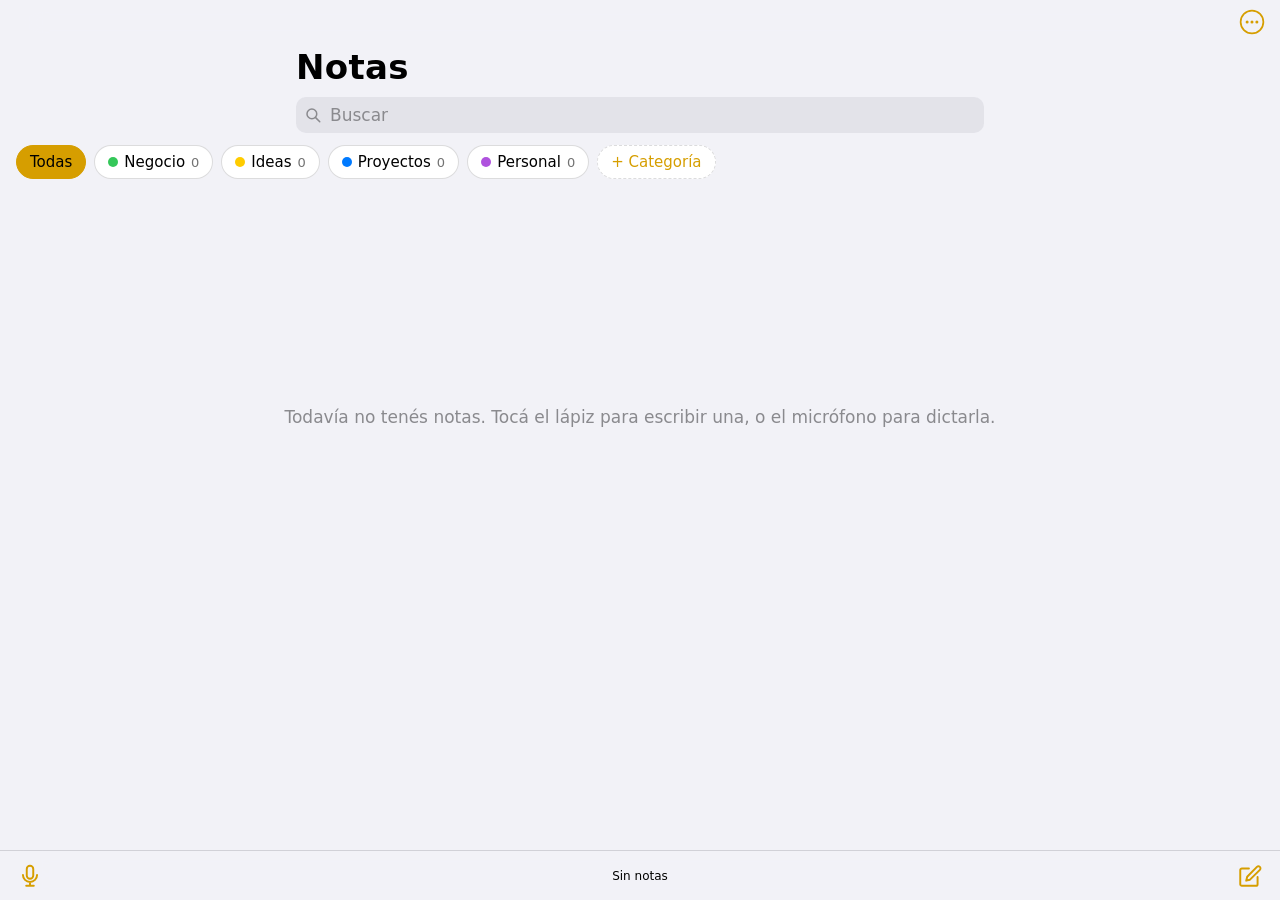
==== index.html @ c5d01ce4 "Etapa 4: el ✓ del teclado guarda y sale; ajustes de letra (Aa) - El ✓ de la barra del teclado del iP" ====
<!DOCTYPE html>
<html lang="es">
<head>
  <meta charset="utf-8">
  <meta name="viewport" content="width=device-width, initial-scale=1, viewport-fit=cover">
  <meta name="apple-mobile-web-app-capable" content="yes">
  <meta name="mobile-web-app-capable" content="yes">
  <meta name="apple-mobile-web-app-status-bar-style" content="black-translucent">
  <meta name="apple-mobile-web-app-title" content="Notas">
  <meta name="theme-color" content="#f2f2f7" media="(prefers-color-scheme: light)">
  <meta name="theme-color" content="#000000" media="(prefers-color-scheme: dark)">
  <meta name="format-detection" content="telephone=no">
  <link rel="manifest" href="manifest.webmanifest">
  <link rel="apple-touch-icon" href="icons/apple-touch-icon.png">
  <link rel="icon" type="image/png" href="icons/icon-192.png">
  <link rel="stylesheet" href="styles.css">
  <title>Notas</title>
</head>
<body>
  <!-- ============ LISTA ============ -->
  <section id="list-view" class="view">
    <header class="topbar">
      <span class="topbar-title" id="list-mini-title">Notas</span>
      <button class="icon-btn accent" id="menu-btn" aria-label="Más opciones">
        <svg viewBox="0 0 24 24" aria-hidden="true"><circle cx="12" cy="12" r="10.5" fill="none" stroke="currentColor" stroke-width="1.6"/><circle cx="7.5" cy="12" r="1.4" fill="currentColor"/><circle cx="12" cy="12" r="1.4" fill="currentColor"/><circle cx="16.5" cy="12" r="1.4" fill="currentColor"/></svg>
      </button>
    </header>

    <div class="list-head">
      <h1>Notas</h1>
      <label class="search">
        <svg viewBox="0 0 24 24" aria-hidden="true"><circle cx="10.5" cy="10.5" r="6.5" fill="none" stroke="currentColor" stroke-width="2"/><path d="M15.5 15.5 21 21" stroke="currentColor" stroke-width="2" stroke-linecap="round"/></svg>
        <input type="search" id="search" placeholder="Buscar" autocomplete="off" autocorrect="off" enterkeyhint="search">
      </label>
    </div>

    <nav id="chips" class="chips" aria-label="Categorías"></nav>

    <div id="install-hint" class="install-hint" hidden>
      <p>Para instalarla, tocá <strong>Compartir</strong>
        <svg viewBox="0 0 24 24" aria-hidden="true"><path d="M12 3v12M7.5 7.5 12 3l4.5 4.5" fill="none" stroke="currentColor" stroke-width="1.8" stroke-linecap="round" stroke-linejoin="round"/><path d="M8 11H6v10h12V11h-2" fill="none" stroke="currentColor" stroke-width="1.8" stroke-linejoin="round"/></svg>
        y después <strong>Agregar a pantalla de inicio</strong>.</p>
      <button class="text-btn" id="install-hint-close">Entendido</button>
    </div>

    <main id="notes-list" aria-live="polite"></main>
    <p id="empty" class="empty" hidden></p>

    <footer class="bottombar">
      <button class="icon-btn accent" id="voice-btn" aria-label="Nota rápida por voz">
        <svg viewBox="0 0 24 24" aria-hidden="true"><rect x="9" y="2.5" width="6" height="12" rx="3" fill="none" stroke="currentColor" stroke-width="1.8"/><path d="M5.5 11a6.5 6.5 0 0 0 13 0M12 17.5V21M8.5 21h7" fill="none" stroke="currentColor" stroke-width="1.8" stroke-linecap="round"/></svg>
      </button>
      <span id="count" class="count"></span>
      <button class="icon-btn accent" id="new-btn" aria-label="Nueva nota">
        <svg viewBox="0 0 24 24" aria-hidden="true"><path d="M19 13v6.5A1.5 1.5 0 0 1 17.5 21h-13A1.5 1.5 0 0 1 3 19.5v-13A1.5 1.5 0 0 1 4.5 5H11" fill="none" stroke="currentColor" stroke-width="1.8" stroke-linecap="round"/><path d="M18.4 3.6a1.9 1.9 0 0 1 2.7 2.7L12 15.4 8.5 16.3l.9-3.6z" fill="none" stroke="currentColor" stroke-width="1.8" stroke-linejoin="round"/></svg>
      </button>
    </footer>
  </section>

  <!-- ============ EDITOR ============ -->
  <section id="editor-view" class="view" hidden>
    <header class="topbar editor-bar">
      <button class="back-btn accent" id="back-btn">
        <svg viewBox="0 0 24 24" aria-hidden="true"><path d="M15 4 7 12l8 8" fill="none" stroke="currentColor" stroke-width="2.4" stroke-linecap="round" stroke-linejoin="round"/></svg>
        Notas
      </button>
      <div class="editor-actions">
        <button class="icon-btn accent aa-btn" id="format-btn" aria-label="Ajustes de letra" aria-expanded="false">Aa</button>
        <button class="icon-btn accent" id="pin-btn" aria-label="Fijar nota" aria-pressed="false">
          <svg viewBox="0 0 24 24" aria-hidden="true"><path class="pin-shape" d="M9 3h6l-1 6 4 4v2h-5v6l-1 1-1-1v-6H6v-2l4-4z" fill="none" stroke="currentColor" stroke-width="1.7" stroke-linejoin="round"/></svg>
        </button>
        <button class="icon-btn accent" id="share-btn" aria-label="Compartir nota">
          <svg viewBox="0 0 24 24" aria-hidden="true"><path d="M12 3v12M7.5 7.5 12 3l4.5 4.5" fill="none" stroke="currentColor" stroke-width="1.8" stroke-linecap="round" stroke-linejoin="round"/><path d="M8 10H6v11h12V10h-2" fill="none" stroke="currentColor" stroke-width="1.8" stroke-linejoin="round"/></svg>
        </button>
        <button class="icon-btn accent" id="delete-btn" aria-label="Eliminar nota">
          <svg viewBox="0 0 24 24" aria-hidden="true"><path d="M4 6h16M9 6V4h6v2M6 6l1 14a1 1 0 0 0 1 1h8a1 1 0 0 0 1-1l1-14M10 10v7M14 10v7" fill="none" stroke="currentColor" stroke-width="1.7" stroke-linecap="round" stroke-linejoin="round"/></svg>
        </button>
        <button class="text-btn accent strong" id="done-btn" hidden>OK</button>
      </div>
    </header>
    <div id="format-panel" class="format-panel" hidden>
      <div class="fmt-row">
        <span class="fmt-label">Tamaño</span>
        <div class="fmt-size">
          <button type="button" class="fmt-step" data-fmt="smaller" aria-label="Letra más chica"><span class="a-small">A</span></button>
          <span id="fmt-size-label" class="fmt-size-label">Normal</span>
          <button type="button" class="fmt-step" data-fmt="bigger" aria-label="Letra más grande"><span class="a-big">A</span></button>
        </div>
      </div>
      <div class="fmt-row">
        <span class="fmt-label">Letra</span>
        <div class="seg" data-group="font">
          <button type="button" data-value="system" class="f-system">Normal</button>
          <button type="button" data-value="serif" class="f-serif">Clásica</button>
          <button type="button" data-value="rounded" class="f-rounded">Redonda</button>
          <button type="button" data-value="mono" class="f-mono">Máquina</button>
        </div>
      </div>
      <div class="fmt-row">
        <span class="fmt-label">Grosor</span>
        <div class="seg" data-group="weight">
          <button type="button" data-value="light" style="font-weight:300">Fina</button>
          <button type="button" data-value="normal">Normal</button>
          <button type="button" data-value="bold" style="font-weight:700">Gruesa</button>
        </div>
      </div>
      <div class="fmt-row">
        <span class="fmt-label">Espacio</span>
        <div class="seg" data-group="spacing">
          <button type="button" data-value="tight">Junto</button>
          <button type="button" data-value="normal">Normal</button>
          <button type="button" data-value="wide">Amplio</button>
        </div>
      </div>
      <div class="fmt-foot">
        <span>Se aplica a todas tus notas.</span>
        <button type="button" class="text-btn accent" data-fmt="reset">Restablecer</button>
      </div>
    </div>
    <p id="editor-date" class="editor-date"></p>
    <div class="editor-cat-row">
      <button id="cat-btn" class="cat-chip" aria-label="Cambiar categoría"></button>
    </div>
    <textarea id="editor" placeholder="Escribí algo…" spellcheck="true" autocapitalize="sentences" aria-label="Texto de la nota"></textarea>
  </section>

  <!-- ============ MENÚ (hoja de acciones) ============ -->
  <div id="sheet" class="sheet" hidden>
    <div class="sheet-backdrop" data-close></div>
    <div class="sheet-panel" role="dialog" aria-modal="true" aria-label="Opciones">
      <div class="sheet-group">
        <p class="sheet-info" id="sheet-info"></p>
        <button id="manage-btn">Administrar categorías</button>
        <button id="export-btn">Exportar copia de seguridad</button>
        <button id="import-btn">Importar copia de seguridad</button>
      </div>
      <div class="sheet-group">
        <button class="strong" data-close>Cancelar</button>
      </div>
    </div>
  </div>
  <input type="file" id="import-file" accept="application/json,.json" hidden>

  <!-- ============ NOTA RÁPIDA (voz) ============ -->
  <div id="capture" class="capture" hidden>
    <header class="capture-bar">
      <button class="text-btn accent" id="capture-cancel">Cancelar</button>
      <span class="strong">Nota rápida</span>
      <button class="text-btn accent strong" id="capture-done">Listo</button>
    </header>
    <div id="mic-area" class="mic-area" hidden>
      <button id="mic-toggle" class="mic-btn" aria-label="Grabar">
        <svg viewBox="0 0 24 24" aria-hidden="true"><rect x="9" y="2.5" width="6" height="12" rx="3" fill="currentColor"/><path d="M5.5 11a6.5 6.5 0 0 0 13 0M12 17.5V21" fill="none" stroke="currentColor" stroke-width="2" stroke-linecap="round"/></svg>
      </button>
      <p id="mic-status" class="mic-status"></p>
    </div>
    <textarea id="capture-text" placeholder="Ej.: En el buffet tengo que comprar luces led" autocapitalize="sentences" aria-label="Texto de la nota rápida"></textarea>
    <div id="capture-hint" class="capture-hint">
      <p id="capture-hint-main">Tocá el <strong>micrófono 🎤 del teclado</strong> (abajo a la derecha) y decí tu nota.</p>
      <ul class="voice-tips">
        <li><strong>“En el buffet…”</strong> o <strong>“Categoría negocio: …”</strong> → va a esa categoría</li>
        <li><strong>“Importante: …”</strong> o <strong>“…, es urgente”</strong> → queda fijada arriba</li>
        <li><strong>“Otra nota: …”</strong> o cambiar de categoría → la separo en varias notas</li>
        <li>Si nombrás una categoría que no existe, te ofrezco crearla</li>
      </ul>
    </div>
  </div>

  <!-- ============ REVISAR LO DICTADO ============ -->
  <div id="review" class="review" hidden>
    <header class="capture-bar">
      <button class="text-btn accent" id="review-back">‹ Dictar</button>
      <span class="strong" id="review-title">Revisar</span>
      <button class="text-btn accent strong" id="review-save-top">Guardar</button>
    </header>
    <div class="review-scroll" id="review-scroll">
      <div id="review-list"></div>
      <div class="review-footer">
        <button id="review-save" class="primary-btn"></button>
        <button id="review-merge" class="text-btn accent" hidden>Unir todo en una sola nota</button>
      </div>
    </div>
  </div>

  <!-- ============ ELEGIR CATEGORÍA (desde el editor) ============ -->
  <div id="picker" class="sheet" hidden>
    <div class="sheet-backdrop" data-close></div>
    <div class="sheet-panel" role="dialog" aria-modal="true" aria-label="Elegir categoría">
      <div class="sheet-group">
        <p class="sheet-info">Mover la nota a…</p>
        <div id="picker-list" class="row-list"></div>
      </div>
      <div class="sheet-group">
        <button class="strong" data-close>Cancelar</button>
      </div>
    </div>
  </div>

  <!-- ============ ADMINISTRAR CATEGORÍAS ============ -->
  <div id="manage" class="sheet" hidden>
    <div class="sheet-backdrop" data-close></div>
    <div class="sheet-panel tall" role="dialog" aria-modal="true" aria-label="Categorías">
      <div class="sheet-group">
        <p class="sheet-info">Tocá una categoría para cambiarle el nombre, el color o las palabras clave que uso para reconocerla cuando dictás.</p>
        <div id="manage-list" class="row-list"></div>
      </div>
      <div class="sheet-group">
        <button class="strong" data-close>Listo</button>
      </div>
    </div>
  </div>

  <!-- ============ CREAR / EDITAR CATEGORÍA ============ -->
  <div id="cat-edit" class="modal" hidden>
    <div class="sheet-backdrop"></div>
    <form id="cat-form" class="modal-card" role="dialog" aria-modal="true" aria-labelledby="cat-edit-title" novalidate>
      <h3 id="cat-edit-title">Nueva categoría</h3>
      <label class="field">
        <span>Nombre</span>
        <input id="cat-name" maxlength="30" autocomplete="off" placeholder="Ej.: Buffet" required>
      </label>
      <div class="field">
        <span>Color</span>
        <div id="cat-colors" class="colors"></div>
      </div>
      <label class="field">
        <span>Palabras clave <small>(opcional, separadas por comas)</small></span>
        <textarea id="cat-keywords" rows="2" placeholder="Ej.: kiosco, cantina, proveedor de bebidas"></textarea>
      </label>
      <p class="field-hint">Si decís el nombre o alguna de estas palabras en una nota rápida, te sugiero esta categoría.</p>
      <p id="cat-error" class="field-error" hidden></p>
      <div class="modal-actions">
        <button type="button" class="text-btn danger" id="cat-delete" hidden>Eliminar</button>
        <span></span>
        <button type="button" class="text-btn accent" id="cat-cancel">Cancelar</button>
        <button type="submit" class="text-btn accent strong">Guardar</button>
      </div>
    </form>
  </div>

  <div id="toast" class="toast" role="status" hidden>
    <span id="toast-text"></span>
    <button id="toast-action" class="text-btn accent strong" hidden></button>
  </div>

  <script src="interprete.js"></script>
  <script src="app.js"></script>
</body>
</html>
---- styles.css ----
/* ===================== Variables ===================== */
:root {
  color-scheme: light dark;
  --bg: #f2f2f7;
  --card: #ffffff;
  --text: #000000;
  --muted: #8a8a8e;
  --sep: rgba(60, 60, 67, 0.18);
  --accent: #d69e00;
  --danger: #ff3b30;
  --pin: #ff9500;
  --fill: rgba(118, 118, 128, 0.12);
  --bar: rgba(242, 242, 247, 0.82);
  --editor-bg: #ffffff;
  --safe-top: env(safe-area-inset-top, 0px);
  --safe-bottom: env(safe-area-inset-bottom, 0px);
  --safe-left: env(safe-area-inset-left, 0px);
  --safe-right: env(safe-area-inset-right, 0px);
  --pad: 16px;
}

@media (prefers-color-scheme: dark) {
  :root {
    --bg: #000000;
    --card: #1c1c1e;
    --text: #ffffff;
    --muted: #8d8d93;
    --sep: rgba(84, 84, 88, 0.6);
    --accent: #ffd60a;
    --fill: rgba(118, 118, 128, 0.24);
    --bar: rgba(18, 18, 18, 0.82);
    --editor-bg: #000000;
  }
}

/* ===================== Base ===================== */
* { box-sizing: border-box; -webkit-tap-highlight-color: transparent; }

html, body {
  margin: 0;
  background: var(--bg);
  color: var(--text);
  font-family: -apple-system, BlinkMacSystemFont, "SF Pro Text", "Helvetica Neue", system-ui, sans-serif;
  -webkit-text-size-adjust: 100%;
  font-size: 17px;
}

body { min-height: 100vh; min-height: 100dvh; }
body.editing { background: var(--editor-bg); }

[hidden] { display: none !important; }

button {
  font: inherit;
  color: inherit;
  background: none;
  border: 0;
  padding: 0;
  margin: 0;
  cursor: pointer;
  -webkit-user-select: none;
  user-select: none;
}

svg { width: 100%; height: 100%; display: block; }

.accent { color: var(--accent); }
.strong { font-weight: 600; }

.icon-btn {
  width: 44px;
  height: 44px;
  padding: 9px;
  display: inline-flex;
  align-items: center;
  justify-content: center;
  border-radius: 10px;
}
.icon-btn:active, .text-btn:active, .back-btn:active { opacity: 0.4; }

.text-btn { padding: 10px 8px; font-size: 17px; }

/* ===================== Barras ===================== */
.topbar {
  position: sticky;
  top: 0;
  z-index: 10;
  display: flex;
  align-items: center;
  justify-content: flex-end;
  min-height: calc(44px + var(--safe-top));
  padding: var(--safe-top) calc(6px + var(--safe-right)) 0 calc(6px + var(--safe-left));
  background: var(--bar);
  -webkit-backdrop-filter: saturate(180%) blur(20px);
  backdrop-filter: saturate(180%) blur(20px);
  border-bottom: 0.5px solid transparent;
  transition: border-color 0.2s;
}
.topbar.scrolled { border-bottom-color: var(--sep); }

.topbar-title {
  position: absolute;
  left: 50%;
  bottom: 12px;
  transform: translateX(-50%);
  font-weight: 600;
  opacity: 0;
  transition: opacity 0.2s;
  pointer-events: none;
}
.topbar.scrolled .topbar-title { opacity: 1; }

.bottombar {
  position: fixed;
  left: 0;
  right: 0;
  bottom: 0;
  z-index: 10;
  display: grid;
  grid-template-columns: 44px 1fr 44px;
  align-items: center;
  padding: 0 calc(8px + var(--safe-right)) var(--safe-bottom) calc(8px + var(--safe-left));
  min-height: calc(50px + var(--safe-bottom));
  background: var(--bar);
  -webkit-backdrop-filter: saturate(180%) blur(20px);
  backdrop-filter: saturate(180%) blur(20px);
  border-top: 0.5px solid var(--sep);
}
.count { text-align: center; font-size: 12px; color: var(--text); }

/* ===================== Lista ===================== */
#list-view {
  padding-bottom: calc(80px + var(--safe-bottom));
}

.list-head {
  padding: 0 calc(var(--pad) + var(--safe-right)) 8px calc(var(--pad) + var(--safe-left));
}

h1 {
  font-size: 34px;
  font-weight: 700;
  letter-spacing: 0.01em;
  margin: 2px 0 10px;
}

.search {
  display: flex;
  align-items: center;
  gap: 6px;
  height: 36px;
  padding: 0 8px;
  border-radius: 10px;
  background: var(--fill);
  color: var(--muted);
}
.search svg { width: 18px; height: 18px; flex: none; }
.search input {
  flex: 1;
  min-width: 0;
  height: 100%;
  border: 0;
  outline: 0;
  background: transparent;
  color: var(--text);
  font: inherit;
  font-size: 17px;
  -webkit-appearance: none;
  appearance: none;
}
.search input::placeholder { color: var(--muted); }

.group {
  padding: 0 calc(var(--pad) + var(--safe-right)) 0 calc(var(--pad) + var(--safe-left));
  margin-top: 18px;
}
.group h2 {
  font-size: 20px;
  font-weight: 700;
  margin: 0 0 8px;
}

.card {
  list-style: none;
  margin: 0;
  padding: 0;
  border-radius: 10px;
  overflow: hidden;
  background: var(--card);
}

.note {
  position: relative;
  overflow: hidden;
  background: var(--card);
}
.note + .note .note-btn::before {
  content: "";
  position: absolute;
  top: 0;
  left: var(--pad);
  right: 0;
  border-top: 0.5px solid var(--sep);
}

.note-btn {
  position: relative;
  z-index: 1;
  display: block;
  width: 100%;
  text-align: left;
  padding: 11px var(--pad);
  background: var(--card);
  transition: transform 0.25s ease;
  touch-action: pan-y;
}
.note-btn:active { background-image: linear-gradient(var(--fill), var(--fill)); }
.note.dragging .note-btn { transition: none; }

.note-title {
  display: block;
  font-weight: 600;
  white-space: nowrap;
  overflow: hidden;
  text-overflow: ellipsis;
}
.note-sub {
  display: block;
  margin-top: 2px;
  font-size: 15px;
  color: var(--muted);
  white-space: nowrap;
  overflow: hidden;
  text-overflow: ellipsis;
}
.note-date { color: var(--text); opacity: 0.9; margin-right: 6px; }

/* Acciones al deslizar */
.note-actions {
  position: absolute;
  top: 0;
  right: 0;
  bottom: 0;
  display: flex;
}
.note-actions button {
  width: 76px;
  color: #fff;
  font-size: 13px;
  font-weight: 600;
  display: flex;
  flex-direction: column;
  align-items: center;
  justify-content: center;
  gap: 4px;
}
.note-actions svg { width: 22px; height: 22px; }
.note-actions .act-pin { background: var(--pin); }
.note-actions .act-delete { background: var(--danger); }

mark {
  background: rgba(255, 214, 10, 0.45);
  color: inherit;
  border-radius: 3px;
}

.empty {
  text-align: center;
  color: var(--muted);
  margin: 25vh 32px 0;
  line-height: 1.4;
}

/* Aviso de instalación */
.install-hint {
  margin: 12px calc(var(--pad) + var(--safe-right)) 0 calc(var(--pad) + var(--safe-left));
  padding: 12px 14px 6px;
  border-radius: 12px;
  background: var(--card);
  font-size: 15px;
  line-height: 1.4;
}
.install-hint p { margin: 0; }
.install-hint svg {
  display: inline-block;
  width: 18px;
  height: 18px;
  vertical-align: -3px;
  color: var(--accent);
}
.install-hint .text-btn { color: var(--accent); font-weight: 600; padding-left: 0; }

/* ===================== Editor ===================== */
#editor-view .topbar {
  justify-content: space-between;
  background: var(--editor-bg);
  -webkit-backdrop-filter: none;
  backdrop-filter: none;
}

.back-btn {
  display: inline-flex;
  align-items: center;
  gap: 2px;
  height: 44px;
  padding: 0 8px 0 2px;
  font-size: 17px;
}
.back-btn svg { width: 22px; height: 22px; }

.editor-actions { display: flex; align-items: center; }

#pin-btn[aria-pressed="true"] .pin-shape { fill: currentColor; }

.editor-date {
  margin: 4px 0 0;
  text-align: center;
  font-size: 13px;
  color: var(--muted);
}

#editor {
  display: block;
  width: 100%;
  min-height: 60vh;
  margin: 0;
  padding: 10px calc(var(--pad) + 4px + var(--safe-right)) calc(40vh + var(--safe-bottom)) calc(var(--pad) + 4px + var(--safe-left));
  border: 0;
  outline: 0;
  resize: none;
  overflow: hidden;
  background: transparent;
  color: var(--text);
  font: inherit;
  caret-color: var(--accent);
}
#editor::placeholder { color: var(--muted); }

/* ===================== Hoja de acciones ===================== */
.sheet { position: fixed; inset: 0; z-index: 50; }
.sheet-backdrop {
  position: absolute;
  inset: 0;
  background: rgba(0, 0, 0, 0.35);
  animation: fade 0.2s ease;
}
.sheet-panel {
  position: absolute;
  left: 8px;
  right: 8px;
  bottom: calc(8px + var(--safe-bottom));
  max-width: 500px;
  margin: 0 auto;
  animation: slide-up 0.25s ease;
}
.sheet-group {
  background: var(--card);
  border-radius: 14px;
  overflow: hidden;
  margin-top: 8px;
}
.sheet-group > button {
  display: block;
  width: 100%;
  min-height: 56px;
  font-size: 19px;
  color: var(--accent);
  border-top: 0.5px solid var(--sep);
}
.sheet-group > button:first-child { border-top: 0; }
.sheet-group > button:active { background: var(--fill); }
.sheet-info {
  margin: 0;
  padding: 14px 16px;
  text-align: center;
  font-size: 13px;
  color: var(--muted);
  line-height: 1.4;
}

/* ===================== Toast ===================== */
.toast {
  position: fixed;
  left: 50%;
  bottom: calc(66px + var(--safe-bottom));
  transform: translateX(-50%);
  z-index: 60;
  display: flex;
  align-items: center;
  gap: 10px;
  max-width: calc(100% - 32px);
  padding: 6px 8px 6px 16px;
  min-height: 44px;
  border-radius: 14px;
  background: rgba(40, 40, 42, 0.95);
  color: #fff;
  font-size: 15px;
  box-shadow: 0 6px 24px rgba(0, 0, 0, 0.25);
  animation: pop 0.2s ease;
}
.toast .text-btn { color: #ffd60a; }
body.editing .toast { bottom: calc(24px + var(--safe-bottom)); }

/* ===================== Animaciones ===================== */
.view-enter { animation: view-in 0.22s ease; }

@keyframes view-in { from { opacity: 0; transform: translateX(24px); } to { opacity: 1; transform: none; } }
@keyframes fade { from { opacity: 0; } }
@keyframes slide-up { from { transform: translateY(100%); } }
@keyframes pop { from { opacity: 0; transform: translate(-50%, 10px); } }

@media (prefers-reduced-motion: reduce) {
  * { animation: none !important; transition: none !important; }
}

/* Pantallas grandes (iPad / computadora) */
@media (min-width: 700px) {
  .list-head, .group, .install-hint, #editor-view > * {
    max-width: 720px;
    margin-left: auto;
    margin-right: auto;
  }
  #editor-view > .topbar { max-width: none; }
}

/* ===================== Categorías: chips ===================== */
.chips {
  display: flex;
  gap: 8px;
  overflow-x: auto;
  padding: 4px calc(var(--pad) + var(--safe-right)) 2px calc(var(--pad) + var(--safe-left));
  scrollbar-width: none;
  -webkit-overflow-scrolling: touch;
}
.chips::-webkit-scrollbar { display: none; }
.chips.wrap { flex-wrap: wrap; overflow: visible; padding: 0; }

.chip {
  flex: none;
  display: inline-flex;
  align-items: center;
  gap: 6px;
  height: 34px;
  padding: 0 13px;
  border-radius: 17px;
  background: var(--card);
  color: var(--text);
  font-size: 15px;
  font-weight: 500;
  white-space: nowrap;
  border: 1px solid var(--sep);
}
.chip:active { opacity: 0.6; }
.chip.active {
  background: var(--accent);
  border-color: var(--accent);
  color: #000;
}
.chip.add { color: var(--accent); border-style: dashed; }
.chip-count { opacity: 0.55; font-size: 13px; }

.dot {
  display: inline-block;
  flex: none;
  width: 10px;
  height: 10px;
  border-radius: 50%;
  background: var(--muted);
}
.chip.active .dot { box-shadow: 0 0 0 1.5px rgba(255, 255, 255, 0.9); }

.note-cat {
  display: flex;
  align-items: center;
  gap: 5px;
  margin-top: 3px;
  font-size: 13px;
  color: var(--muted);
}
.note-cat .dot { width: 8px; height: 8px; }

/* Editor: categoría de la nota */
.editor-cat-row { display: flex; justify-content: center; margin-top: 8px; }
.cat-chip {
  display: inline-flex;
  align-items: center;
  gap: 6px;
  height: 30px;
  padding: 0 12px;
  border-radius: 15px;
  background: var(--fill);
  font-size: 14px;
  font-weight: 500;
}
.cat-chip .chev { opacity: 0.5; font-size: 11px; }
.cat-chip:active { opacity: 0.5; }

/* ===================== Nota rápida ===================== */
.capture {
  position: fixed;
  inset: 0;
  z-index: 40;
  display: flex;
  flex-direction: column;
  background: var(--editor-bg);
  padding: var(--safe-top) var(--safe-right) 0 var(--safe-left);
  animation: fade 0.15s ease;
}
.capture-bar {
  display: flex;
  align-items: center;
  justify-content: space-between;
  min-height: 48px;
  padding: 0 8px;
  border-bottom: 0.5px solid var(--sep);
}
#capture-text {
  display: block;
  width: 100%;
  min-height: 7em;
  height: 32vh;
  margin: 0;
  padding: 14px 20px;
  border: 0;
  outline: 0;
  resize: none;
  background: transparent;
  color: var(--text);
  font: inherit;
  caret-color: var(--accent);
}
#capture-text::placeholder { color: var(--muted); }
.capture-hint {
  margin: 0 20px;
  padding: 12px 14px;
  border-radius: 12px;
  background: var(--fill);
  color: var(--muted);
  font-size: 14px;
  line-height: 1.45;
}
.capture-hint strong { color: var(--text); }

.mic-area {
  display: flex;
  flex-direction: column;
  align-items: center;
  padding: 18px 0 4px;
}
.mic-btn {
  width: 76px;
  height: 76px;
  padding: 20px;
  border-radius: 50%;
  background: var(--accent);
  color: #000;
}
.mic-btn.listening {
  background: var(--danger);
  color: #fff;
  animation: pulse 1.3s ease-in-out infinite;
}
.mic-status { margin: 10px 0 0; font-size: 14px; color: var(--muted); }

@keyframes pulse {
  0%, 100% { box-shadow: 0 0 0 0 rgba(255, 59, 48, 0.45); }
  50% { box-shadow: 0 0 0 14px rgba(255, 59, 48, 0); }
}

/* ===================== Revisar lo dictado ===================== */
.review {
  position: fixed;
  inset: 0;
  z-index: 45;
  display: flex;
  flex-direction: column;
  background: var(--bg);
  padding: var(--safe-top) var(--safe-right) 0 var(--safe-left);
  animation: fade 0.15s ease;
}
.review .capture-bar { background: var(--bar); }
.review-scroll {
  flex: 1;
  overflow-y: auto;
  -webkit-overflow-scrolling: touch;
  padding: 12px 12px calc(28px + var(--safe-bottom));
}

.rv-card {
  background: var(--card);
  border-radius: 14px;
  padding: 14px 14px 6px;
  margin-bottom: 12px;
}
.rv-head {
  display: flex;
  align-items: center;
  justify-content: space-between;
  min-height: 24px;
  margin-bottom: 2px;
}
.rv-num { font-size: 13px; font-weight: 600; color: var(--muted); text-transform: uppercase; letter-spacing: 0.03em; }
.rv-head .text-btn { padding: 2px 4px; font-size: 15px; }
.rv-q { margin: 2px 0 10px; font-size: 19px; line-height: 1.3; }

.rv-text {
  display: block;
  width: 100%;
  min-height: 2.6em;
  margin: 0 0 12px;
  padding: 10px 12px;
  border: 0;
  border-left: 3px solid var(--accent);
  border-radius: 8px;
  outline: 0;
  resize: none;
  overflow: hidden;
  background: var(--fill);
  color: var(--text);
  font: inherit;
}
.rv-label { margin: 0 0 6px; font-size: 13px; color: var(--muted); }
.rv-card .chips { margin-bottom: 8px; }
.rv-card .chip { background: transparent; }
.rv-card .chip.active { background: var(--accent); border-color: var(--accent); color: #000; }
.chip small { font-size: 12px; font-weight: 400; opacity: 0.7; }
.chip.new { border: 1px dashed var(--accent); color: var(--accent); }
.chip.new.active { color: #000; border-style: solid; }
.chip.more { color: var(--muted); }
.rv-why { margin: 2px 0 10px; font-size: 13px; line-height: 1.4; color: var(--muted); }
.rv-warn { margin: 0 0 10px; font-size: 14px; color: var(--danger); }

.rv-toggle {
  display: flex;
  align-items: center;
  justify-content: space-between;
  gap: 12px;
  min-height: 48px;
  border-top: 0.5px solid var(--sep);
  font-size: 16px;
}
.rv-toggle small { color: var(--muted); font-size: 13px; }

.switch {
  -webkit-appearance: none;
  appearance: none;
  flex: none;
  position: relative;
  width: 51px;
  height: 31px;
  margin: 0;
  border-radius: 16px;
  background: rgba(120, 120, 128, 0.32);
  cursor: pointer;
  transition: background 0.2s;
}
.switch::after {
  content: "";
  position: absolute;
  top: 2px;
  left: 2px;
  width: 27px;
  height: 27px;
  border-radius: 50%;
  background: #fff;
  box-shadow: 0 2px 4px rgba(0, 0, 0, 0.25);
  transition: transform 0.2s;
}
.switch:checked { background: #34c759; }
.switch:checked::after { transform: translateX(20px); }

.review-footer { display: flex; flex-direction: column; align-items: center; gap: 4px; padding-top: 4px; }
.primary-btn {
  width: 100%;
  min-height: 52px;
  padding: 0 16px;
  border-radius: 14px;
  background: var(--accent);
  color: #000;
  font-size: 17px;
  font-weight: 600;
}
.primary-btn:active { opacity: 0.7; }

/* Consejos de voz */
.capture-hint p { margin: 0; }
.voice-tips { margin: 8px 0 0; padding-left: 18px; }
.voice-tips li { margin-top: 4px; }
.capture { overflow-y: auto; }

/* ===================== Listas en hojas ===================== */
.sheet-panel.tall .row-list { max-height: 55vh; overflow-y: auto; }
.row-list button {
  display: flex;
  align-items: center;
  gap: 12px;
  width: 100%;
  min-height: 52px;
  padding: 8px 18px;
  text-align: left;
  font-size: 17px;
  color: var(--text);
  border-top: 0.5px solid var(--sep);
}
.row-list button:active { background: var(--fill); }
.row-list .dot { width: 12px; height: 12px; }
.row-main { flex: 1; min-width: 0; }
.row-main small {
  display: block;
  font-size: 13px;
  color: var(--muted);
  white-space: nowrap;
  overflow: hidden;
  text-overflow: ellipsis;
}
.row-side { color: var(--muted); font-size: 15px; }
.row-check { color: var(--accent); font-weight: 700; }
.row-list .row-add { color: var(--accent); }

/* ===================== Modal crear/editar categoría ===================== */
.modal { position: fixed; inset: 0; z-index: 55; }
.modal-card {
  position: absolute;
  left: 12px;
  right: 12px;
  top: calc(var(--safe-top) + 24px);
  max-width: 460px;
  margin: 0 auto;
  padding: 18px 16px 8px;
  border-radius: 16px;
  background: var(--card);
  box-shadow: 0 10px 40px rgba(0, 0, 0, 0.3);
  animation: pop-in 0.2s ease;
}
@keyframes pop-in { from { opacity: 0; transform: scale(0.96); } }
.modal-card h3 { margin: 0 0 12px; text-align: center; font-size: 18px; }

.field { display: block; margin-bottom: 12px; }
.field > span { display: block; margin-bottom: 6px; font-size: 13px; color: var(--muted); }
.field input, .field textarea {
  display: block;
  width: 100%;
  padding: 10px 12px;
  border: 0;
  border-radius: 10px;
  outline: 0;
  background: var(--fill);
  color: var(--text);
  font: inherit;
  font-size: 17px;
  resize: none;
}
.field-hint { margin: -4px 0 8px; font-size: 13px; color: var(--muted); line-height: 1.4; }
.field-error { margin: 0 0 8px; font-size: 14px; color: var(--danger); }

.colors { display: flex; flex-wrap: wrap; gap: 10px; }
.color-btn {
  width: 32px;
  height: 32px;
  border-radius: 50%;
  border: 3px solid transparent;
}
.color-btn.selected { border-color: var(--text); }

.modal-actions {
  display: grid;
  grid-template-columns: auto 1fr auto auto;
  align-items: center;
  border-top: 0.5px solid var(--sep);
  margin: 4px -8px 0;
}
.danger { color: var(--danger); }

/* ===================== Ajustes de letra ===================== */
:root {
  --note-size: 17px;
  --note-font: -apple-system, BlinkMacSystemFont, "SF Pro Text", "Helvetica Neue", system-ui, sans-serif;
  --note-weight: 400;
  --note-line: 1.45;
}
#editor, #capture-text, .rv-text {
  font-family: var(--note-font);
  font-size: var(--note-size);
  font-weight: var(--note-weight);
  line-height: var(--note-line);
}

.aa-btn { font-size: 19px; font-weight: 600; letter-spacing: -0.02em; padding: 0; }
.aa-btn[aria-expanded="true"] { background: var(--fill); }

.format-panel {
  position: sticky;
  top: calc(44px + var(--safe-top));
  z-index: 9;
  margin: 4px 10px 6px;
  padding: 6px 12px 2px;
  border-radius: 14px;
  background: var(--card);
  box-shadow: 0 8px 28px rgba(0, 0, 0, 0.18);
  border: 0.5px solid var(--sep);
  animation: fade 0.15s ease;
}
@media (prefers-color-scheme: dark) {
  .format-panel { background: #2c2c2e; }
}
.fmt-row {
  display: flex;
  align-items: center;
  justify-content: space-between;
  gap: 10px;
  min-height: 46px;
  border-bottom: 0.5px solid var(--sep);
}
.fmt-label { font-size: 15px; color: var(--muted); flex: none; }

.fmt-size { display: flex; align-items: center; gap: 6px; }
.fmt-step {
  width: 44px;
  height: 36px;
  border-radius: 9px;
  background: var(--fill);
  display: inline-flex;
  align-items: center;
  justify-content: center;
}
.fmt-step:active { opacity: 0.5; }
.fmt-step:disabled { opacity: 0.3; }
.a-small { font-size: 13px; font-weight: 600; }
.a-big { font-size: 22px; font-weight: 600; }
.fmt-size-label { min-width: 84px; text-align: center; font-size: 15px; font-weight: 500; }

.seg {
  display: flex;
  padding: 2px;
  border-radius: 9px;
  background: var(--fill);
  overflow-x: auto;
}
.seg button {
  padding: 6px 9px;
  border-radius: 7px;
  font-size: 14px;
  white-space: nowrap;
}
.seg button.active {
  background: var(--editor-bg);
  box-shadow: 0 1px 3px rgba(0, 0, 0, 0.15);
  font-weight: 600;
}
@media (prefers-color-scheme: dark) {
  .seg button.active { background: #636366; }
}
.f-system { font-family: -apple-system, system-ui, sans-serif; }
.f-serif { font-family: ui-serif, "New York", Georgia, "Times New Roman", serif; }
.f-rounded { font-family: ui-rounded, "SF Pro Rounded", -apple-system, system-ui, sans-serif; }
.f-mono { font-family: ui-monospace, "SF Mono", Menlo, monospace; }

.fmt-foot {
  display: flex;
  align-items: center;
  justify-content: space-between;
  font-size: 13px;
  color: var(--muted);
}
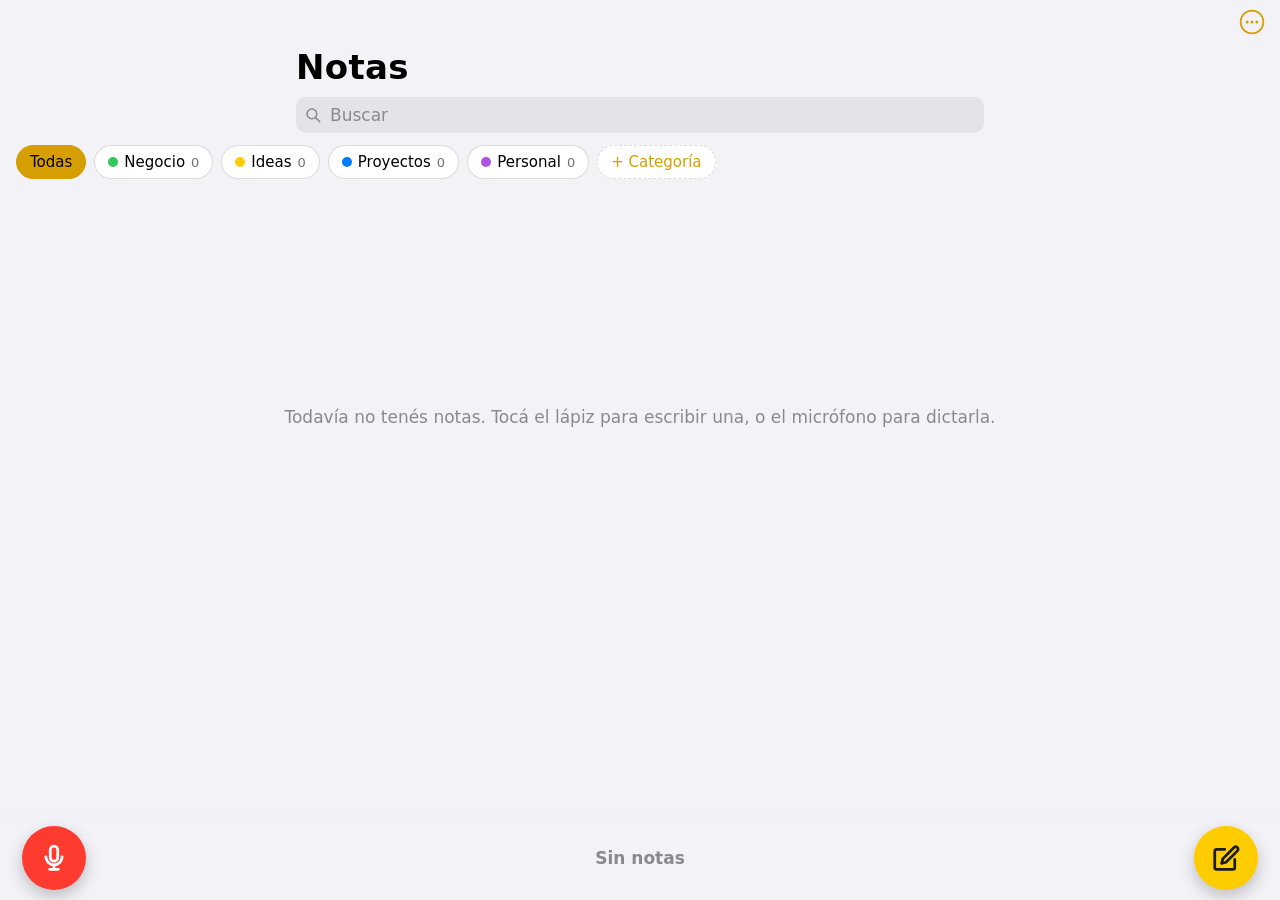
==== commit 101d664c: "Barra inferior nueva: botones grandes rojo (voz) y amarillo (nota), contador centrado Co-Authored-By" ====
--- a/index.html
+++ b/index.html
@@ -47,11 +47,11 @@
     <p id="empty" class="empty" hidden></p>
 
     <footer class="bottombar">
-      <button class="icon-btn accent" id="voice-btn" aria-label="Nota rápida por voz">
+      <button class="fab fab-mic" id="voice-btn" aria-label="Nota rápida por voz">
         <svg viewBox="0 0 24 24" aria-hidden="true"><rect x="9" y="2.5" width="6" height="12" rx="3" fill="none" stroke="currentColor" stroke-width="1.8"/><path d="M5.5 11a6.5 6.5 0 0 0 13 0M12 17.5V21M8.5 21h7" fill="none" stroke="currentColor" stroke-width="1.8" stroke-linecap="round"/></svg>
       </button>
       <span id="count" class="count"></span>
-      <button class="icon-btn accent" id="new-btn" aria-label="Nueva nota">
+      <button class="fab fab-new" id="new-btn" aria-label="Nueva nota">
         <svg viewBox="0 0 24 24" aria-hidden="true"><path d="M19 13v6.5A1.5 1.5 0 0 1 17.5 21h-13A1.5 1.5 0 0 1 3 19.5v-13A1.5 1.5 0 0 1 4.5 5H11" fill="none" stroke="currentColor" stroke-width="1.8" stroke-linecap="round"/><path d="M18.4 3.6a1.9 1.9 0 0 1 2.7 2.7L12 15.4 8.5 16.3l.9-3.6z" fill="none" stroke="currentColor" stroke-width="1.8" stroke-linejoin="round"/></svg>
       </button>
     </footer>
@@ -153,10 +153,12 @@
         <svg viewBox="0 0 24 24" aria-hidden="true"><rect x="9" y="2.5" width="6" height="12" rx="3" fill="currentColor"/><path d="M5.5 11a6.5 6.5 0 0 0 13 0M12 17.5V21" fill="none" stroke="currentColor" stroke-width="2" stroke-linecap="round"/></svg>
       </button>
       <p id="mic-status" class="mic-status"></p>
+      <button type="button" id="use-keyboard" class="text-btn accent mic-switch">⌨️ Prefiero usar el teclado</button>
     </div>
     <textarea id="capture-text" placeholder="Ej.: En el buffet tengo que comprar luces led" autocapitalize="sentences" aria-label="Texto de la nota rápida"></textarea>
     <div id="capture-hint" class="capture-hint">
       <p id="capture-hint-main">Tocá el <strong>micrófono 🎤 del teclado</strong> (abajo a la derecha) y decí tu nota.</p>
+      <button type="button" id="use-mic" class="text-btn accent mic-switch" hidden>🎙️ Usar el micrófono de la app</button>
       <ul class="voice-tips">
         <li><strong>“En el buffet…”</strong> o <strong>“Categoría negocio: …”</strong> → va a esa categoría</li>
         <li><strong>“Importante: …”</strong> o <strong>“…, es urgente”</strong> → queda fijada arriba</li>
--- a/styles.css
+++ b/styles.css
@@ -117,20 +117,42 @@
   bottom: 0;
   z-index: 10;
   display: grid;
-  grid-template-columns: 44px 1fr 44px;
-  align-items: center;
-  padding: 0 calc(8px + var(--safe-right)) var(--safe-bottom) calc(8px + var(--safe-left));
-  min-height: calc(50px + var(--safe-bottom));
-  background: var(--bar);
-  -webkit-backdrop-filter: saturate(180%) blur(20px);
-  backdrop-filter: saturate(180%) blur(20px);
-  border-top: 0.5px solid var(--sep);
-}
-.count { text-align: center; font-size: 12px; color: var(--text); }
+  grid-template-columns: auto 1fr auto;
+  align-items: center;
+  padding: 18px calc(22px + var(--safe-right)) calc(10px + var(--safe-bottom)) calc(22px + var(--safe-left));
+  /* Sin barra: los botones flotan y la lista se desvanece detrás */
+  background: linear-gradient(to bottom, transparent, var(--bg) 40%);
+  pointer-events: none;
+}
+.bottombar > * { pointer-events: auto; }
+
+.fab {
+  width: 64px;
+  height: 64px;
+  padding: 17px;
+  border-radius: 50%;
+  display: inline-flex;
+  align-items: center;
+  justify-content: center;
+  box-shadow: 0 6px 16px rgba(0, 0, 0, 0.22);
+  transition: transform 0.12s ease;
+}
+.fab:active { transform: scale(0.92); }
+.fab-mic { background: #ff3b30; color: #fff; }
+.fab-new { background: #ffcc00; color: #1c1c1e; }
+.fab svg * { stroke-width: 2.2; }
+
+.count {
+  text-align: center;
+  font-size: 17px;
+  font-weight: 600;
+  color: var(--muted);
+  pointer-events: none;
+}
 
 /* ===================== Lista ===================== */
 #list-view {
-  padding-bottom: calc(80px + var(--safe-bottom));
+  padding-bottom: calc(110px + var(--safe-bottom));
 }
 
 .list-head {
@@ -382,7 +404,7 @@
 .toast {
   position: fixed;
   left: 50%;
-  bottom: calc(66px + var(--safe-bottom));
+  bottom: calc(100px + var(--safe-bottom));
   transform: translateX(-50%);
   z-index: 60;
   display: flex;
@@ -862,3 +884,6 @@
   font-size: 13px;
   color: var(--muted);
 }
+
+.mic-switch { font-size: 15px; padding: 6px 4px; }
+.capture-hint .mic-switch { display: block; margin-top: 4px; padding-left: 0; }
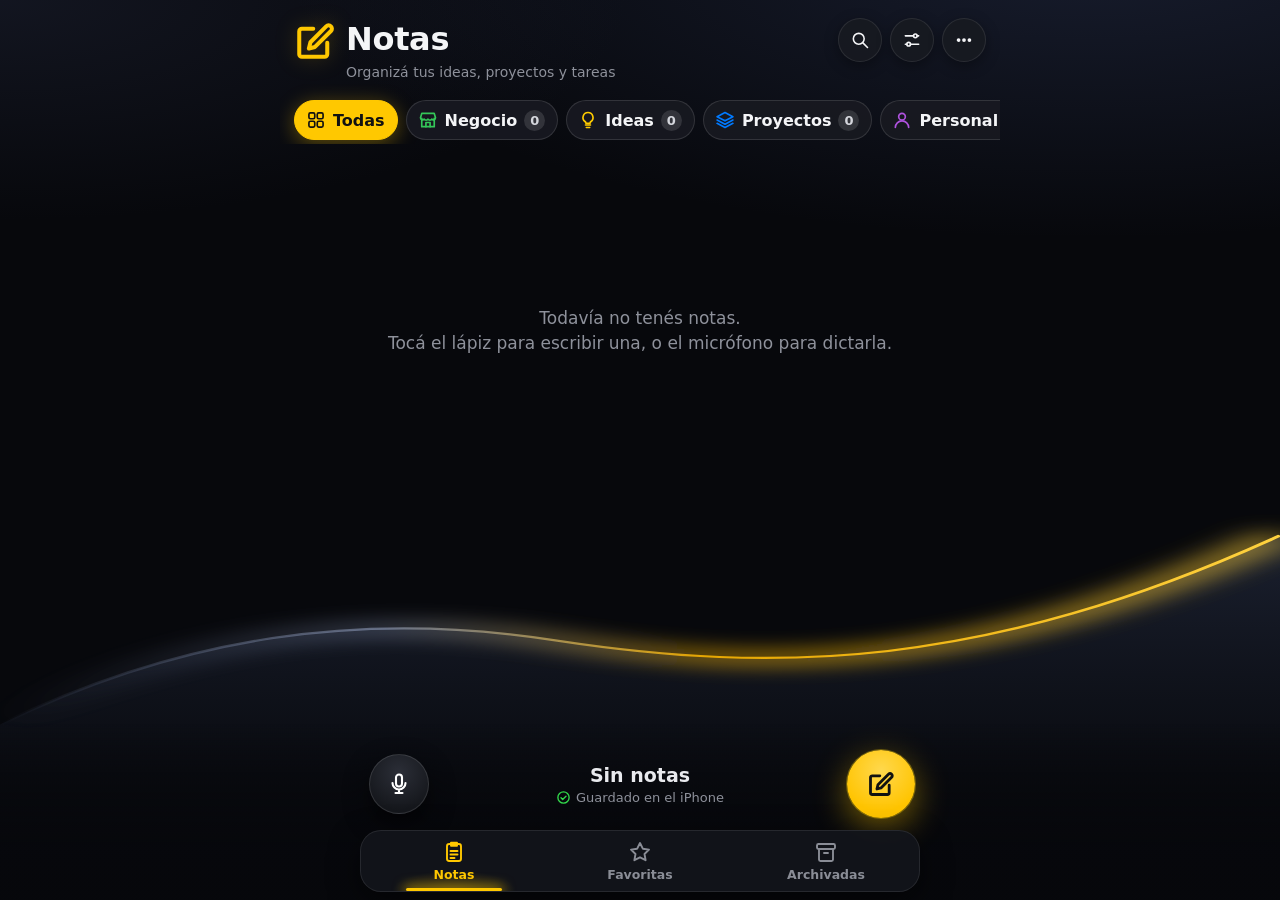
==== commit a60dfb04: "Diseño nuevo: tema oscuro, tarjetas, chips con íconos, pestañas Notas/Favoritas/Archivadas, menú por" ====
--- a/index.html
+++ b/index.html
@@ -7,8 +7,8 @@
   <meta name="mobile-web-app-capable" content="yes">
   <meta name="apple-mobile-web-app-status-bar-style" content="black-translucent">
   <meta name="apple-mobile-web-app-title" content="Notas">
-  <meta name="theme-color" content="#f2f2f7" media="(prefers-color-scheme: light)">
-  <meta name="theme-color" content="#000000" media="(prefers-color-scheme: dark)">
+  <meta name="theme-color" content="#07080c">
+  <meta name="color-scheme" content="dark">
   <meta name="format-detection" content="telephone=no">
   <link rel="manifest" href="manifest.webmanifest">
   <link rel="apple-touch-icon" href="icons/apple-touch-icon.png">
@@ -19,19 +19,52 @@
 <body>
   <!-- ============ LISTA ============ -->
   <section id="list-view" class="view">
+    <div class="bg-art" aria-hidden="true">
+      <svg viewBox="0 0 390 320" preserveAspectRatio="none">
+        <defs>
+          <linearGradient id="wave-line" x1="0" y1="0" x2="1" y2="0">
+            <stop offset="0" stop-color="#7d8db3" stop-opacity="0"/>
+            <stop offset=".3" stop-color="#9aa8c8" stop-opacity=".55"/>
+            <stop offset=".55" stop-color="#ffb800" stop-opacity=".85"/>
+            <stop offset="1" stop-color="#ffd23f"/>
+          </linearGradient>
+          <linearGradient id="wave-fill" x1="0" y1="0" x2="0" y2="1">
+            <stop offset="0" stop-color="#1c2232" stop-opacity=".95"/>
+            <stop offset=".7" stop-color="#0b0d13" stop-opacity=".6"/>
+            <stop offset="1" stop-color="#07080c" stop-opacity="0"/>
+          </linearGradient>
+          <filter id="wave-glow" x="-10%" y="-50%" width="120%" height="200%"><feGaussianBlur stdDeviation="7"/></filter>
+        </defs>
+        <path d="M0 190 C55 125 110 105 170 128 C235 152 300 150 390 50 V320 H0 Z" fill="url(#wave-fill)"/>
+        <path d="M0 190 C55 125 110 105 170 128 C235 152 300 150 390 50" fill="none" stroke="url(#wave-line)" stroke-width="10" filter="url(#wave-glow)" opacity=".75"/>
+        <path d="M0 190 C55 125 110 105 170 128 C235 152 300 150 390 50" fill="none" stroke="url(#wave-line)" stroke-width="1.6"/>
+      </svg>
+    </div>
+
     <header class="topbar">
       <span class="topbar-title" id="list-mini-title">Notas</span>
-      <button class="icon-btn accent" id="menu-btn" aria-label="Más opciones">
-        <svg viewBox="0 0 24 24" aria-hidden="true"><circle cx="12" cy="12" r="10.5" fill="none" stroke="currentColor" stroke-width="1.6"/><circle cx="7.5" cy="12" r="1.4" fill="currentColor"/><circle cx="12" cy="12" r="1.4" fill="currentColor"/><circle cx="16.5" cy="12" r="1.4" fill="currentColor"/></svg>
-      </button>
     </header>
 
     <div class="list-head">
-      <h1>Notas</h1>
-      <label class="search">
-        <svg viewBox="0 0 24 24" aria-hidden="true"><circle cx="10.5" cy="10.5" r="6.5" fill="none" stroke="currentColor" stroke-width="2"/><path d="M15.5 15.5 21 21" stroke="currentColor" stroke-width="2" stroke-linecap="round"/></svg>
-        <input type="search" id="search" placeholder="Buscar" autocomplete="off" autocorrect="off" enterkeyhint="search">
-      </label>
+      <div class="brand">
+        <span class="brand-icon" data-icon="compose"></span>
+        <div class="brand-text">
+          <h1 id="list-title">Notas</h1>
+          <p class="subtitle" id="list-subtitle">Organizá tus ideas, proyectos y tareas</p>
+        </div>
+        <div class="head-actions">
+          <button class="round-btn" id="search-btn" aria-label="Buscar" data-icon="search"></button>
+          <button class="round-btn" id="sort-btn" aria-label="Ordenar notas" data-icon="sliders"></button>
+          <button class="round-btn" id="menu-btn" aria-label="Más opciones" data-icon="more"></button>
+        </div>
+      </div>
+      <div class="search-row" id="search-row" hidden>
+        <label class="search">
+          <span class="search-ico" data-icon="search"></span>
+          <input type="search" id="search" placeholder="Buscar en tus notas" autocomplete="off" autocorrect="off" enterkeyhint="search">
+        </label>
+        <button class="text-btn accent" id="search-cancel">Cancelar</button>
+      </div>
     </div>
 
     <nav id="chips" class="chips" aria-label="Categorías"></nav>
@@ -46,14 +79,20 @@
     <main id="notes-list" aria-live="polite"></main>
     <p id="empty" class="empty" hidden></p>
 
-    <footer class="bottombar">
-      <button class="fab fab-mic" id="voice-btn" aria-label="Nota rápida por voz">
-        <svg viewBox="0 0 24 24" aria-hidden="true"><rect x="9" y="2.5" width="6" height="12" rx="3" fill="none" stroke="currentColor" stroke-width="1.8"/><path d="M5.5 11a6.5 6.5 0 0 0 13 0M12 17.5V21M8.5 21h7" fill="none" stroke="currentColor" stroke-width="1.8" stroke-linecap="round"/></svg>
-      </button>
-      <span id="count" class="count"></span>
-      <button class="fab fab-new" id="new-btn" aria-label="Nueva nota">
-        <svg viewBox="0 0 24 24" aria-hidden="true"><path d="M19 13v6.5A1.5 1.5 0 0 1 17.5 21h-13A1.5 1.5 0 0 1 3 19.5v-13A1.5 1.5 0 0 1 4.5 5H11" fill="none" stroke="currentColor" stroke-width="1.8" stroke-linecap="round"/><path d="M18.4 3.6a1.9 1.9 0 0 1 2.7 2.7L12 15.4 8.5 16.3l.9-3.6z" fill="none" stroke="currentColor" stroke-width="1.8" stroke-linejoin="round"/></svg>
-      </button>
+    <footer class="dock">
+      <div class="actionbar">
+        <button class="fab fab-mic" id="voice-btn" aria-label="Nota rápida por voz" data-icon="mic"></button>
+        <div class="count-box">
+          <span id="count" class="count"></span>
+          <span class="saved"><span class="saved-ico" data-icon="check"></span>Guardado en el iPhone</span>
+        </div>
+        <button class="fab fab-new" id="new-btn" aria-label="Nueva nota" data-icon="compose"></button>
+      </div>
+      <nav class="tabbar" id="tabbar" aria-label="Secciones">
+        <button class="tab active" data-tab="notas"><span class="tab-ico" data-icon="notes"></span>Notas</button>
+        <button class="tab" data-tab="favoritas"><span class="tab-ico" data-icon="star"></span>Favoritas</button>
+        <button class="tab" data-tab="archivadas"><span class="tab-ico" data-icon="archive"></span>Archivadas</button>
+      </nav>
     </footer>
   </section>
 
@@ -133,6 +172,7 @@
         <button id="manage-btn">Administrar categorías</button>
         <button id="export-btn">Exportar copia de seguridad</button>
         <button id="import-btn">Importar copia de seguridad</button>
+        <button id="mic-diag-btn">Diagnóstico del micrófono</button>
       </div>
       <div class="sheet-group">
         <button class="strong" data-close>Cancelar</button>
@@ -140,6 +180,38 @@
     </div>
   </div>
   <input type="file" id="import-file" accept="application/json,.json" hidden>
+
+  <!-- ============ MENÚ DE UNA NOTA (⋯) ============ -->
+  <div id="note-menu" class="sheet" hidden>
+    <div class="sheet-backdrop" data-close></div>
+    <div class="sheet-panel" role="dialog" aria-modal="true" aria-label="Opciones de la nota">
+      <div class="sheet-group">
+        <p class="sheet-info" id="note-menu-title"></p>
+        <button data-act="pin" id="note-menu-pin"></button>
+        <button data-act="move">Cambiar categoría</button>
+        <button data-act="archive" id="note-menu-archive"></button>
+        <button data-act="share">Compartir</button>
+        <button data-act="delete" class="danger">Eliminar</button>
+      </div>
+      <div class="sheet-group">
+        <button class="strong" data-close>Cancelar</button>
+      </div>
+    </div>
+  </div>
+
+  <!-- ============ ORDENAR ============ -->
+  <div id="sort-sheet" class="sheet" hidden>
+    <div class="sheet-backdrop" data-close></div>
+    <div class="sheet-panel" role="dialog" aria-modal="true" aria-label="Ordenar notas">
+      <div class="sheet-group">
+        <p class="sheet-info">Ordenar las notas por…</p>
+        <div id="sort-list" class="row-list"></div>
+      </div>
+      <div class="sheet-group">
+        <button class="strong" data-close>Cancelar</button>
+      </div>
+    </div>
+  </div>
 
   <!-- ============ NOTA RÁPIDA (voz) ============ -->
   <div id="capture" class="capture" hidden>
@@ -222,6 +294,10 @@
         <input id="cat-name" maxlength="30" autocomplete="off" placeholder="Ej.: Buffet" required>
       </label>
       <div class="field">
+        <span>Ícono</span>
+        <div id="cat-icons" class="icon-choices"></div>
+      </div>
+      <div class="field">
         <span>Color</span>
         <div id="cat-colors" class="colors"></div>
       </div>
--- a/styles.css
+++ b/styles.css
@@ -1,36 +1,26 @@
-/* ===================== Variables ===================== */
+/* ===================== Variables (tema oscuro) ===================== */
 :root {
-  color-scheme: light dark;
-  --bg: #f2f2f7;
-  --card: #ffffff;
-  --text: #000000;
-  --muted: #8a8a8e;
-  --sep: rgba(60, 60, 67, 0.18);
-  --accent: #d69e00;
-  --danger: #ff3b30;
-  --pin: #ff9500;
-  --fill: rgba(118, 118, 128, 0.12);
-  --bar: rgba(242, 242, 247, 0.82);
-  --editor-bg: #ffffff;
+  color-scheme: dark;
+  --bg: #07080c;
+  --card: #15171d;
+  --card-2: #1b1e25;
+  --line: rgba(255, 255, 255, 0.09);
+  --text: #f4f5f7;
+  --muted: #8e919b;
+  --sep: rgba(255, 255, 255, 0.1);
+  --accent: #ffc800;
+  --accent-glow: rgba(255, 200, 0, 0.45);
+  --danger: #ff453a;
+  --pin: #ff9f0a;
+  --green: #32d74b;
+  --fill: rgba(255, 255, 255, 0.08);
+  --bar: rgba(9, 10, 15, 0.82);
+  --editor-bg: #0b0c11;
   --safe-top: env(safe-area-inset-top, 0px);
   --safe-bottom: env(safe-area-inset-bottom, 0px);
   --safe-left: env(safe-area-inset-left, 0px);
   --safe-right: env(safe-area-inset-right, 0px);
-  --pad: 16px;
-}
-
-@media (prefers-color-scheme: dark) {
-  :root {
-    --bg: #000000;
-    --card: #1c1c1e;
-    --text: #ffffff;
-    --muted: #8d8d93;
-    --sep: rgba(84, 84, 88, 0.6);
-    --accent: #ffd60a;
-    --fill: rgba(118, 118, 128, 0.24);
-    --bar: rgba(18, 18, 18, 0.82);
-    --editor-bg: #000000;
-  }
+  --pad: 14px;
 }
 
 /* ===================== Base ===================== */
@@ -80,7 +70,28 @@
 
 .text-btn { padding: 10px 8px; font-size: 17px; }
 
-/* ===================== Barras ===================== */
+/* ===================== Fondo con la onda ===================== */
+.bg-art {
+  position: fixed;
+  inset: 0;
+  z-index: 0;
+  pointer-events: none;
+  background:
+    radial-gradient(90% 45% at 85% -5%, rgba(64, 80, 130, 0.28), transparent 70%),
+    radial-gradient(70% 35% at 0% 0%, rgba(40, 46, 70, 0.35), transparent 70%),
+    var(--bg);
+}
+.bg-art svg {
+  position: absolute;
+  left: 0;
+  right: 0;
+  bottom: 0;
+  width: 100%;
+  height: 48vh;
+}
+#list-view > .list-head, #list-view > .chips, #install-hint, #notes-list { position: relative; z-index: 1; }
+
+/* ===================== Barra superior (aparece al hacer scroll) ===================== */
 .topbar {
   position: sticky;
   top: 0;
@@ -94,9 +105,20 @@
   -webkit-backdrop-filter: saturate(180%) blur(20px);
   backdrop-filter: saturate(180%) blur(20px);
   border-bottom: 0.5px solid transparent;
-  transition: border-color 0.2s;
+  transition: border-color 0.2s, opacity 0.2s;
 }
 .topbar.scrolled { border-bottom-color: var(--sep); }
+
+#list-view > .topbar {
+  position: fixed;
+  left: 0;
+  right: 0;
+  top: 0;
+  z-index: 20;
+  opacity: 0;
+  pointer-events: none;
+}
+#list-view > .topbar.scrolled { opacity: 1; }
 
 .topbar-title {
   position: absolute;
@@ -110,73 +132,80 @@
 }
 .topbar.scrolled .topbar-title { opacity: 1; }
 
-.bottombar {
-  position: fixed;
-  left: 0;
-  right: 0;
-  bottom: 0;
-  z-index: 10;
+/* ===================== Encabezado ===================== */
+.list-head {
+  padding: calc(var(--safe-top) + 18px) calc(var(--pad) + var(--safe-right)) 4px calc(var(--pad) + var(--safe-left));
+}
+.brand {
   display: grid;
   grid-template-columns: auto 1fr auto;
-  align-items: center;
-  padding: 18px calc(22px + var(--safe-right)) calc(10px + var(--safe-bottom)) calc(22px + var(--safe-left));
-  /* Sin barra: los botones flotan y la lista se desvanece detrás */
-  background: linear-gradient(to bottom, transparent, var(--bg) 40%);
-  pointer-events: none;
-}
-.bottombar > * { pointer-events: auto; }
-
-.fab {
-  width: 64px;
-  height: 64px;
-  padding: 17px;
+  grid-template-areas: "logo title actions" "logo sub sub";
+  align-items: center;
+  column-gap: 10px;
+}
+.brand-icon {
+  grid-area: logo;
+  align-self: start;
+  margin-top: 2px;
+  width: 42px;
+  height: 42px;
+  color: var(--accent);
+  filter: drop-shadow(0 0 10px rgba(255, 200, 0, 0.25));
+}
+.brand-icon svg * { stroke-width: 2.3; }
+.brand-text { display: contents; }
+.brand-text h1 { grid-area: title; min-width: 0; }
+.brand-text .subtitle { grid-area: sub; }
+
+h1 {
+  font-size: 32px;
+  font-weight: 800;
+  letter-spacing: -0.01em;
+  line-height: 1.05;
+  margin: 0;
+}
+.subtitle {
+  margin: 2px 0 0;
+  font-size: 14px;
+  color: var(--muted);
+  white-space: nowrap;
+  overflow: hidden;
+  text-overflow: ellipsis;
+}
+
+.head-actions { grid-area: actions; display: flex; gap: 8px; }
+.round-btn {
+  width: 44px;
+  height: 44px;
+  padding: 11px;
   border-radius: 50%;
-  display: inline-flex;
-  align-items: center;
-  justify-content: center;
-  box-shadow: 0 6px 16px rgba(0, 0, 0, 0.22);
-  transition: transform 0.12s ease;
-}
-.fab:active { transform: scale(0.92); }
-.fab-mic { background: #ff3b30; color: #fff; }
-.fab-new { background: #ffcc00; color: #1c1c1e; }
-.fab svg * { stroke-width: 2.2; }
-
-.count {
-  text-align: center;
-  font-size: 17px;
-  font-weight: 600;
+  background: rgba(24, 26, 33, 0.9);
+  border: 1px solid var(--line);
+  color: var(--text);
+  box-shadow: 0 4px 14px rgba(0, 0, 0, 0.35);
+}
+.round-btn:active { transform: scale(0.94); }
+
+@media (max-width: 360px) {
+  h1 { font-size: 28px; }
+  .round-btn { width: 40px; height: 40px; padding: 10px; }
+  .head-actions { gap: 6px; }
+}
+
+.search-row { display: flex; align-items: center; gap: 4px; margin-top: 14px; }
+.search {
+  flex: 1;
+  display: flex;
+  align-items: center;
+  gap: 8px;
+  height: 44px;
+  padding: 0 12px;
+  border-radius: 14px;
+  background: var(--card);
+  border: 1px solid var(--line);
   color: var(--muted);
-  pointer-events: none;
-}
-
-/* ===================== Lista ===================== */
-#list-view {
-  padding-bottom: calc(110px + var(--safe-bottom));
-}
-
-.list-head {
-  padding: 0 calc(var(--pad) + var(--safe-right)) 8px calc(var(--pad) + var(--safe-left));
-}
-
-h1 {
-  font-size: 34px;
-  font-weight: 700;
-  letter-spacing: 0.01em;
-  margin: 2px 0 10px;
-}
-
-.search {
-  display: flex;
-  align-items: center;
-  gap: 6px;
-  height: 36px;
-  padding: 0 8px;
-  border-radius: 10px;
-  background: var(--fill);
-  color: var(--muted);
-}
-.search svg { width: 18px; height: 18px; flex: none; }
+}
+.search-ico { width: 20px; height: 20px; flex: none; }
 .search input {
   flex: 1;
   min-width: 0;
@@ -192,70 +221,222 @@
 }
 .search input::placeholder { color: var(--muted); }
 
+/* ===================== Barra de abajo ===================== */
+.dock {
+  position: fixed;
+  left: 0;
+  right: 0;
+  bottom: 0;
+  z-index: 10;
+  padding: 26px calc(16px + var(--safe-right)) calc(8px + var(--safe-bottom)) calc(16px + var(--safe-left));
+  background: linear-gradient(to bottom, rgba(7, 8, 12, 0), rgba(7, 8, 12, 0.55) 30%, rgba(7, 8, 12, 0.92) 70%);
+  pointer-events: none;
+}
+.dock > * { pointer-events: auto; }
+
+.actionbar {
+  display: grid;
+  grid-template-columns: 70px 1fr 70px;
+  align-items: center;
+  justify-items: center;
+  padding: 0 4px 12px;
+}
+
+.fab {
+  display: inline-flex;
+  align-items: center;
+  justify-content: center;
+  border-radius: 50%;
+  transition: transform 0.12s ease;
+}
+.fab:active { transform: scale(0.92); }
+.fab-mic {
+  width: 60px;
+  height: 60px;
+  padding: 17px;
+  background: radial-gradient(circle at 50% 30%, #2b2e37, #15171c 75%);
+  border: 1px solid rgba(255, 255, 255, 0.12);
+  color: #fff;
+  box-shadow: 0 10px 24px rgba(0, 0, 0, 0.55);
+}
+.fab-new {
+  width: 68px;
+  height: 68px;
+  padding: 20px;
+  background: radial-gradient(circle at 50% 30%, #ffd84d, #ffc400 70%);
+  color: #111;
+  box-shadow: 0 0 0 1px rgba(255, 214, 10, 0.35), 0 10px 34px var(--accent-glow);
+}
+.fab svg * { stroke-width: 2.1; }
+.fab-new svg * { stroke-width: 2.4; }
+
+.count-box {
+  display: flex;
+  flex-direction: column;
+  align-items: center;
+  gap: 4px;
+  pointer-events: none;
+  text-align: center;
+}
+.count { font-size: 19px; font-weight: 700; color: #e9eaee; }
+.saved {
+  display: inline-flex;
+  align-items: center;
+  gap: 5px;
+  font-size: 13px;
+  color: var(--muted);
+}
+.saved-ico { width: 15px; height: 15px; color: var(--green); }
+.saved-ico svg * { stroke-width: 2.2; }
+
+.tabbar {
+  display: grid;
+  grid-template-columns: repeat(3, 1fr);
+  height: 62px;
+  max-width: 560px;
+  margin: 0 auto;
+  border-radius: 21px;
+  background: rgba(19, 21, 27, 0.94);
+  border: 1px solid var(--line);
+  -webkit-backdrop-filter: blur(20px);
+  backdrop-filter: blur(20px);
+  box-shadow: 0 10px 30px rgba(0, 0, 0, 0.5);
+  overflow: hidden;
+}
+.tab {
+  position: relative;
+  display: flex;
+  flex-direction: column;
+  align-items: center;
+  justify-content: center;
+  gap: 3px;
+  color: #8a8d96;
+  font-size: 12.5px;
+  font-weight: 600;
+}
+.tab-ico { width: 24px; height: 24px; }
+.tab.active { color: var(--accent); }
+.tab.active::before {
+  content: "";
+  position: absolute;
+  inset: 30% 10% 0;
+  background: radial-gradient(60% 70% at 50% 100%, rgba(255, 200, 0, 0.22), transparent 70%);
+  pointer-events: none;
+}
+.tab.active::after {
+  content: "";
+  position: absolute;
+  left: 24%;
+  right: 24%;
+  bottom: 0;
+  height: 3px;
+  border-radius: 3px;
+  background: var(--accent);
+  box-shadow: 0 0 12px 2px rgba(255, 200, 0, 0.6);
+}
+.tab:active { opacity: 0.6; }
+
+/* ===================== Lista ===================== */
+#list-view {
+  padding-bottom: calc(180px + var(--safe-bottom));
+}
+
 .group {
   padding: 0 calc(var(--pad) + var(--safe-right)) 0 calc(var(--pad) + var(--safe-left));
-  margin-top: 18px;
+  margin-top: 20px;
 }
 .group h2 {
-  font-size: 20px;
+  font-size: 21px;
   font-weight: 700;
-  margin: 0 0 8px;
-}
-
-.card {
-  list-style: none;
-  margin: 0;
-  padding: 0;
-  border-radius: 10px;
-  overflow: hidden;
-  background: var(--card);
-}
+  margin: 0 0 10px;
+}
+
+.cards { list-style: none; margin: 0; padding: 0; }
 
 .note {
   position: relative;
+  margin-bottom: 11px;
+  border-radius: 17px;
   overflow: hidden;
-  background: var(--card);
-}
-.note + .note .note-btn::before {
-  content: "";
-  position: absolute;
-  top: 0;
-  left: var(--pad);
-  right: 0;
-  border-top: 0.5px solid var(--sep);
-}
-
-.note-btn {
+  --cat: rgba(255, 255, 255, 0.28);
+}
+
+.note-row {
   position: relative;
   z-index: 1;
-  display: block;
-  width: 100%;
-  text-align: left;
-  padding: 11px var(--pad);
-  background: var(--card);
+  display: flex;
+  align-items: center;
+  min-height: 68px;
+  border-radius: 17px;
+  background: linear-gradient(180deg, #181a21, #121419);
+  border: 1px solid var(--line);
+  box-shadow: inset 3px 0 0 var(--cat);
   transition: transform 0.25s ease;
   touch-action: pan-y;
 }
-.note-btn:active { background-image: linear-gradient(var(--fill), var(--fill)); }
-.note.dragging .note-btn { transition: none; }
+.note.dragging .note-row { transition: none; }
+
+.note-btn {
+  flex: 1;
+  min-width: 0;
+  display: flex;
+  align-items: center;
+  gap: 12px;
+  padding: 11px 4px 11px 15px;
+  text-align: left;
+  border-radius: 17px 0 0 17px;
+}
+.note-btn:active { background: rgba(255, 255, 255, 0.04); }
+
+.note-ico {
+  flex: none;
+  width: 40px;
+  height: 40px;
+  padding: 9px;
+  border-radius: 11px;
+  background: rgba(255, 255, 255, 0.07);
+  color: #c7cad2;
+}
+.note-main { flex: 1; min-width: 0; display: flex; flex-direction: column; align-items: flex-start; }
 
 .note-title {
   display: block;
-  font-weight: 600;
+  max-width: 100%;
+  font-weight: 700;
+  font-size: 16px;
   white-space: nowrap;
   overflow: hidden;
   text-overflow: ellipsis;
 }
 .note-sub {
   display: block;
+  max-width: 100%;
   margin-top: 2px;
-  font-size: 15px;
+  font-size: 14px;
   color: var(--muted);
   white-space: nowrap;
   overflow: hidden;
   text-overflow: ellipsis;
 }
-.note-date { color: var(--text); opacity: 0.9; margin-right: 6px; }
+.note-date { color: #e4e5ea; margin-right: 8px; }
+
+.note-badge {
+  display: inline-flex;
+  align-items: center;
+  gap: 6px;
+  margin-top: 7px;
+  padding: 3px 10px 3px 8px;
+  border-radius: 999px;
+  font-size: 13px;
+  font-weight: 600;
+}
+.note-badge .dot { width: 8px; height: 8px; }
+
+.note-side { display: flex; align-items: center; padding-right: 6px; flex: none; }
+.note-pin { width: 21px; height: 21px; color: var(--accent); margin-right: 2px; }
+.note-pin svg * { stroke-width: 2; }
+.note-more { width: 40px; height: 44px; padding: 10px; color: #c7cad2; border-radius: 12px; }
+.note-more:active { background: var(--fill); }
 
 /* Acciones al deslizar */
 .note-actions {
@@ -281,7 +462,7 @@
 .note-actions .act-delete { background: var(--danger); }
 
 mark {
-  background: rgba(255, 214, 10, 0.45);
+  background: rgba(255, 200, 0, 0.4);
   color: inherit;
   border-radius: 3px;
 }
@@ -289,16 +470,20 @@
 .empty {
   text-align: center;
   color: var(--muted);
-  margin: 25vh 32px 0;
-  line-height: 1.4;
+  margin: 18vh 32px 0;
+  line-height: 1.45;
+  white-space: pre-line;
+  position: relative;
+  z-index: 1;
 }
 
 /* Aviso de instalación */
 .install-hint {
-  margin: 12px calc(var(--pad) + var(--safe-right)) 0 calc(var(--pad) + var(--safe-left));
+  margin: 14px calc(var(--pad) + var(--safe-right)) 0 calc(var(--pad) + var(--safe-left));
   padding: 12px 14px 6px;
-  border-radius: 12px;
+  border-radius: 16px;
   background: var(--card);
+  border: 1px solid var(--line);
   font-size: 15px;
   line-height: 1.4;
 }
@@ -363,7 +548,7 @@
 .sheet-backdrop {
   position: absolute;
   inset: 0;
-  background: rgba(0, 0, 0, 0.35);
+  background: rgba(0, 0, 0, 0.55);
   animation: fade 0.2s ease;
 }
 .sheet-panel {
@@ -376,7 +561,8 @@
   animation: slide-up 0.25s ease;
 }
 .sheet-group {
-  background: var(--card);
+  background: var(--card-2);
+  border: 1px solid var(--line);
   border-radius: 14px;
   overflow: hidden;
   margin-top: 8px;
@@ -391,6 +577,7 @@
 }
 .sheet-group > button:first-child { border-top: 0; }
 .sheet-group > button:active { background: var(--fill); }
+.sheet-group > button.danger { color: var(--danger); }
 .sheet-info {
   margin: 0;
   padding: 14px 16px;
@@ -404,7 +591,7 @@
 .toast {
   position: fixed;
   left: 50%;
-  bottom: calc(100px + var(--safe-bottom));
+  bottom: calc(175px + var(--safe-bottom));
   transform: translateX(-50%);
   z-index: 60;
   display: flex;
@@ -437,12 +624,13 @@
 
 /* Pantallas grandes (iPad / computadora) */
 @media (min-width: 700px) {
-  .list-head, .group, .install-hint, #editor-view > * {
+  .list-head, .group, .install-hint, .chips, #editor-view > * {
     max-width: 720px;
     margin-left: auto;
     margin-right: auto;
   }
   #editor-view > .topbar { max-width: none; }
+  .actionbar { max-width: 560px; margin: 0 auto; }
 }
 
 /* ===================== Categorías: chips ===================== */
@@ -450,7 +638,7 @@
   display: flex;
   gap: 8px;
   overflow-x: auto;
-  padding: 4px calc(var(--pad) + var(--safe-right)) 2px calc(var(--pad) + var(--safe-left));
+  padding: 16px calc(var(--pad) + var(--safe-right)) 4px calc(var(--pad) + var(--safe-left));
   scrollbar-width: none;
   -webkit-overflow-scrolling: touch;
 }
@@ -461,25 +649,42 @@
   flex: none;
   display: inline-flex;
   align-items: center;
-  gap: 6px;
-  height: 34px;
-  padding: 0 13px;
-  border-radius: 17px;
-  background: var(--card);
+  gap: 7px;
+  height: 40px;
+  padding: 0 12px 0 11px;
+  border-radius: 20px;
+  background: rgba(24, 26, 33, 0.92);
   color: var(--text);
-  font-size: 15px;
-  font-weight: 500;
+  font-size: 16px;
+  font-weight: 600;
   white-space: nowrap;
-  border: 1px solid var(--sep);
+  border: 1px solid rgba(255, 255, 255, 0.12);
 }
 .chip:active { opacity: 0.6; }
+.chip-ico { width: 20px; height: 20px; flex: none; color: var(--text); }
+.chip-ico svg * { stroke-width: 2; }
 .chip.active {
   background: var(--accent);
   border-color: var(--accent);
-  color: #000;
-}
-.chip.add { color: var(--accent); border-style: dashed; }
-.chip-count { opacity: 0.55; font-size: 13px; }
+  color: #111;
+  box-shadow: 0 4px 20px rgba(255, 200, 0, 0.35);
+}
+.chip.active .chip-ico { color: #111 !important; }
+.chip.add { color: var(--accent); border-style: dashed; padding: 0 16px; }
+.chip-count {
+  display: inline-flex;
+  align-items: center;
+  justify-content: center;
+  min-width: 21px;
+  height: 21px;
+  padding: 0 6px;
+  border-radius: 11px;
+  background: rgba(255, 255, 255, 0.12);
+  color: #d4d6dc;
+  font-size: 13px;
+  font-weight: 600;
+}
+.chip.active .chip-count { background: rgba(0, 0, 0, 0.15); color: #111; }
 
 .dot {
   display: inline-block;
@@ -490,6 +695,22 @@
   background: var(--muted);
 }
 .chip.active .dot { box-shadow: 0 0 0 1.5px rgba(255, 255, 255, 0.9); }
+
+.cat-glyph { display: inline-block; flex: none; width: 22px; height: 22px; }
+.cat-glyph svg * { stroke-width: 2; }
+.cat-chip .cat-glyph { width: 18px; height: 18px; }
+
+.icon-choices { display: flex; flex-wrap: wrap; gap: 8px; }
+.icon-choice {
+  width: 42px;
+  height: 42px;
+  padding: 9px;
+  border-radius: 12px;
+  background: var(--fill);
+  color: var(--muted);
+  border: 2px solid transparent;
+}
+.icon-choice.selected { border-color: currentColor; background: rgba(255, 255, 255, 0.12); }
 
 .note-cat {
   display: flex;
@@ -609,6 +830,7 @@
 }
 
 .rv-card {
+  border: 1px solid var(--line);
   background: var(--card);
   border-radius: 14px;
   padding: 14px 14px 6px;
@@ -742,6 +964,7 @@
 /* ===================== Modal crear/editar categoría ===================== */
 .modal { position: fixed; inset: 0; z-index: 55; }
 .modal-card {
+  border: 1px solid var(--line);
   position: absolute;
   left: 12px;
   right: 12px;
@@ -750,8 +973,8 @@
   margin: 0 auto;
   padding: 18px 16px 8px;
   border-radius: 16px;
-  background: var(--card);
-  box-shadow: 0 10px 40px rgba(0, 0, 0, 0.3);
+  background: var(--card-2);
+  box-shadow: 0 10px 40px rgba(0, 0, 0, 0.5);
   animation: pop-in 0.2s ease;
 }
 @keyframes pop-in { from { opacity: 0; transform: scale(0.96); } }
@@ -822,9 +1045,7 @@
   border: 0.5px solid var(--sep);
   animation: fade 0.15s ease;
 }
-@media (prefers-color-scheme: dark) {
-  .format-panel { background: #2c2c2e; }
-}
+.format-panel { background: var(--card-2); }
 .fmt-row {
   display: flex;
   align-items: center;
@@ -869,9 +1090,7 @@
   box-shadow: 0 1px 3px rgba(0, 0, 0, 0.15);
   font-weight: 600;
 }
-@media (prefers-color-scheme: dark) {
-  .seg button.active { background: #636366; }
-}
+.seg button.active { background: #4a4d56; }
 .f-system { font-family: -apple-system, system-ui, sans-serif; }
 .f-serif { font-family: ui-serif, "New York", Georgia, "Times New Roman", serif; }
 .f-rounded { font-family: ui-rounded, "SF Pro Rounded", -apple-system, system-ui, sans-serif; }
